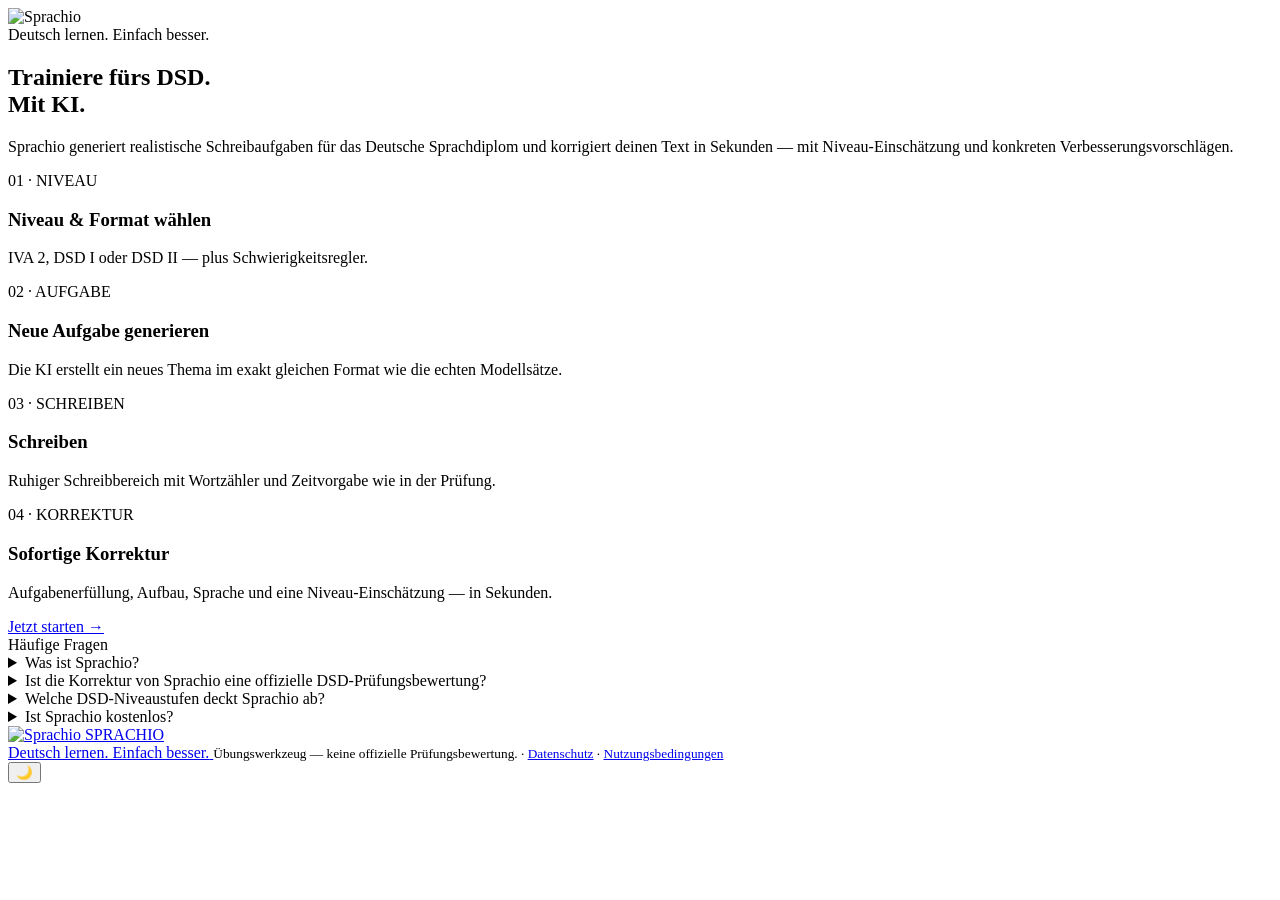
==== index.html @ 11f5f9ed "Route landing CTA through authentication" ====
<!DOCTYPE html>
<html lang="de">
<head>
<script src="js/consent.js"></script>

<meta charset="UTF-8">
<script src="js/theme.js"></script>
<meta name="viewport" content="width=device-width, initial-scale=1">
<title>Sprachio — Deutsch lernen. Einfach besser.</title>
<meta name="description" content="Sprachio: Schreibtraining fürs Deutsche Sprachdiplom (IVA 2, DSD I, DSD II) mit KI-generierten Aufgaben und sofortiger Korrektur.">
<link rel="canonical" href="https://sprachio.hanst030.com/">

<meta property="og:title" content="Sprachio — Deutsch lernen. Einfach besser.">
<meta property="og:description" content="Schreibtraining fürs Deutsche Sprachdiplom (IVA 2, DSD I, DSD II) mit KI-generierten Aufgaben und sofortiger, niveaugerechter Korrektur.">
<meta property="og:type" content="website">
<meta property="og:url" content="https://sprachio.hanst030.com/">
<meta property="og:image" content="https://sprachio.hanst030.com/assets/icon-512.png">
<meta property="og:locale" content="de_DE">
<meta property="og:site_name" content="Sprachio">
<meta name="twitter:card" content="summary">
<meta name="twitter:title" content="Sprachio — Deutsch lernen. Einfach besser.">
<meta name="twitter:description" content="Schreibtraining fürs Deutsche Sprachdiplom mit KI-Korrektur.">
<meta name="twitter:image" content="https://sprachio.hanst030.com/assets/icon-512.png">

<script type="application/ld+json">
{
  "@context": "https://schema.org",
  "@type": "SoftwareApplication",
  "name": "Sprachio",
  "alternateName": "Sprachio — Deutsch lernen",
  "url": "https://sprachio.hanst030.com/",
  "applicationCategory": "EducationalApplication",
  "operatingSystem": "Web, iOS, Android (PWA)",
  "description": "Sprachio ist eine Lernplattform für Deutsch als Fremdsprache mit Fokus auf das Deutsche Sprachdiplom (DSD). Schüler/innen üben KI-generierte Schreibaufgaben auf den Niveaustufen IVA 2, DSD I und DSD II und erhalten sofortige, niveaugerechte Korrekturen inklusive Vokabeltraining.",
  "inLanguage": "de",
  "audience": {
    "@type": "EducationalAudience",
    "educationalRole": "student"
  },
  "offers": {
    "@type": "Offer",
    "price": "0",
    "priceCurrency": "EUR"
  },
  "publisher": {
    "@type": "Organization",
    "name": "Sprachio"
  }
}
</script>
<script type="application/ld+json">
{
  "@context": "https://schema.org",
  "@type": "FAQPage",
  "mainEntity": [
    {
      "@type": "Question",
      "name": "Was ist Sprachio?",
      "acceptedAnswer": {
        "@type": "Answer",
        "text": "Sprachio ist eine Übungsplattform für Deutsch als Fremdsprache, die Schreibaufgaben für das Deutsche Sprachdiplom (DSD) generiert und mit KI korrigiert — für die Niveaustufen IVA 2 (A2), DSD I (B1) und DSD II (B2/C1)."
      }
    },
    {
      "@type": "Question",
      "name": "Ist die Korrektur von Sprachio eine offizielle DSD-Prüfungsbewertung?",
      "acceptedAnswer": {
        "@type": "Answer",
        "text": "Nein. Sprachio ist ein Übungswerkzeug zur Vorbereitung. Die KI-Korrekturen orientieren sich an den offiziellen Bewertungskriterien, ersetzen aber keine offizielle Prüfungsbewertung durch eine Lehrkraft oder Prüfungskommission."
      }
    },
    {
      "@type": "Question",
      "name": "Welche DSD-Niveaustufen deckt Sprachio ab?",
      "acceptedAnswer": {
        "@type": "Answer",
        "text": "Sprachio deckt drei Niveaustufen ab: IVA 2 (Vorbereitung, Niveau A2), DSD I (Niveau B1) und DSD II (Niveau B2/C1)."
      }
    },
    {
      "@type": "Question",
      "name": "Ist Sprachio kostenlos?",
      "acceptedAnswer": {
        "@type": "Answer",
        "text": "Ja, Sprachio kann kostenlos genutzt werden."
      }
    }
  ]
}
</script>
<link rel="icon" href="assets/mark.png">
<link rel="manifest" href="manifest.json">
<meta name="theme-color" content="#1e1b4b">
<link rel="apple-touch-icon" href="assets/icon-192.png">
<link rel="preconnect" href="https://fonts.googleapis.com">
<link rel="preconnect" href="https://fonts.gstatic.com" crossorigin>
<link rel="preload" href="https://fonts.googleapis.com/css2?family=Space+Grotesk:wght@500;600;700&family=Inter:wght@400;500;600&display=swap" as="style" onload="this.onload=null;this.rel='stylesheet'">
<noscript><link rel="stylesheet" href="https://fonts.googleapis.com/css2?family=Space+Grotesk:wght@500;600;700&family=Inter:wght@400;500;600&display=swap"></noscript>
<link rel="stylesheet" href="css/styles.css">
</head>
<body>
<div class="wrap" role="main">

  <section class="hero">
    <img src="assets/mark.png" alt="Sprachio" width="53" height="60" class="logo-big fade-up">
    <div class="tagline fade-up d1">Deutsch lernen. Einfach besser.</div>
    <h2 class="fade-up d2">Trainiere fürs DSD.<br><span class="accent-word">Mit KI.</span></h2>
    <p class="fade-up d3">Sprachio generiert realistische Schreibaufgaben für das Deutsche Sprachdiplom und korrigiert deinen Text in Sekunden — mit Niveau-Einschätzung und konkreten Verbesserungsvorschlägen.</p>
  </section>

  <div class="feature-grid" id="featureGrid">
    <div class="feature-card">
      <span class="num">01 · NIVEAU</span>
      <h3>Niveau &amp; Format wählen</h3>
      <p>IVA 2, DSD I oder DSD II — plus Schwierigkeitsregler.</p>
    </div>
    <div class="feature-card">
      <span class="num">02 · AUFGABE</span>
      <h3>Neue Aufgabe generieren</h3>
      <p>Die KI erstellt ein neues Thema im exakt gleichen Format wie die echten Modellsätze.</p>
    </div>
    <div class="feature-card">
      <span class="num">03 · SCHREIBEN</span>
      <h3>Schreiben</h3>
      <p>Ruhiger Schreibbereich mit Wortzähler und Zeitvorgabe wie in der Prüfung.</p>
    </div>
    <div class="feature-card">
      <span class="num">04 · KORREKTUR</span>
      <h3>Sofortige Korrektur</h3>
      <p>Aufgabenerfüllung, Aufbau, Sprache und eine Niveau-Einschätzung — in Sekunden.</p>
    </div>
  </div>

  <div class="cta-row">
    <a class="big-cta" href="/login">Jetzt starten →</a>
  </div>

  <div class="faq-section">
    <div class="section-label">Häufige Fragen</div>
    <details class="faq-item">
      <summary>Was ist Sprachio?</summary>
      <p>Sprachio ist eine Übungsplattform für Deutsch als Fremdsprache, die Schreibaufgaben für das Deutsche Sprachdiplom (DSD) generiert und mit KI korrigiert — für die Niveaustufen IVA 2 (A2), DSD I (B1) und DSD II (B2/C1).</p>
    </details>
    <details class="faq-item">
      <summary>Ist die Korrektur von Sprachio eine offizielle DSD-Prüfungsbewertung?</summary>
      <p>Nein. Sprachio ist ein Übungswerkzeug zur Vorbereitung. Die KI-Korrekturen orientieren sich an den offiziellen Bewertungskriterien, ersetzen aber keine offizielle Prüfungsbewertung durch eine Lehrkraft oder Prüfungskommission.</p>
    </details>
    <details class="faq-item">
      <summary>Welche DSD-Niveaustufen deckt Sprachio ab?</summary>
      <p>Sprachio deckt drei Niveaustufen ab: IVA 2 (Vorbereitung, Niveau A2), DSD I (Niveau B1) und DSD II (Niveau B2/C1).</p>
    </details>
    <details class="faq-item">
      <summary>Ist Sprachio kostenlos?</summary>
      <p>Ja, Sprachio kann kostenlos genutzt werden.</p>
    </details>
  </div>

  <footer class="site-footer">
    <a class="brand" href="/">
      <img src="assets/mark.png" alt="Sprachio" width="53" height="60">
      <span>
        <span class="name">SPRACHIO</span><br><span class="sub">Deutsch lernen. Einfach besser.</span>
      </span>
    </a>
    <small>Übungswerkzeug — keine offizielle Prüfungsbewertung. · <a href="/datenschutz">Datenschutz</a> · <a href="/nutzungsbedingungen">Nutzungsbedingungen</a></small>
  </footer>
</div>

<script>
const io = new IntersectionObserver((entries) => {
  entries.forEach((e) => {
    if (e.isIntersecting) { e.target.style.opacity = 1; io.unobserve(e.target); }
  });
}, { threshold: 0.15 });
document.querySelectorAll('.feature-card').forEach(c => { c.style.opacity = 0; c.style.transition = 'opacity .5s ease'; io.observe(c); });
</script>
<script>
if ('serviceWorker' in navigator) {
  window.addEventListener('load', () => navigator.serviceWorker.register('service-worker.js').catch(()=>{}));
}
</script>
</body>
</html>
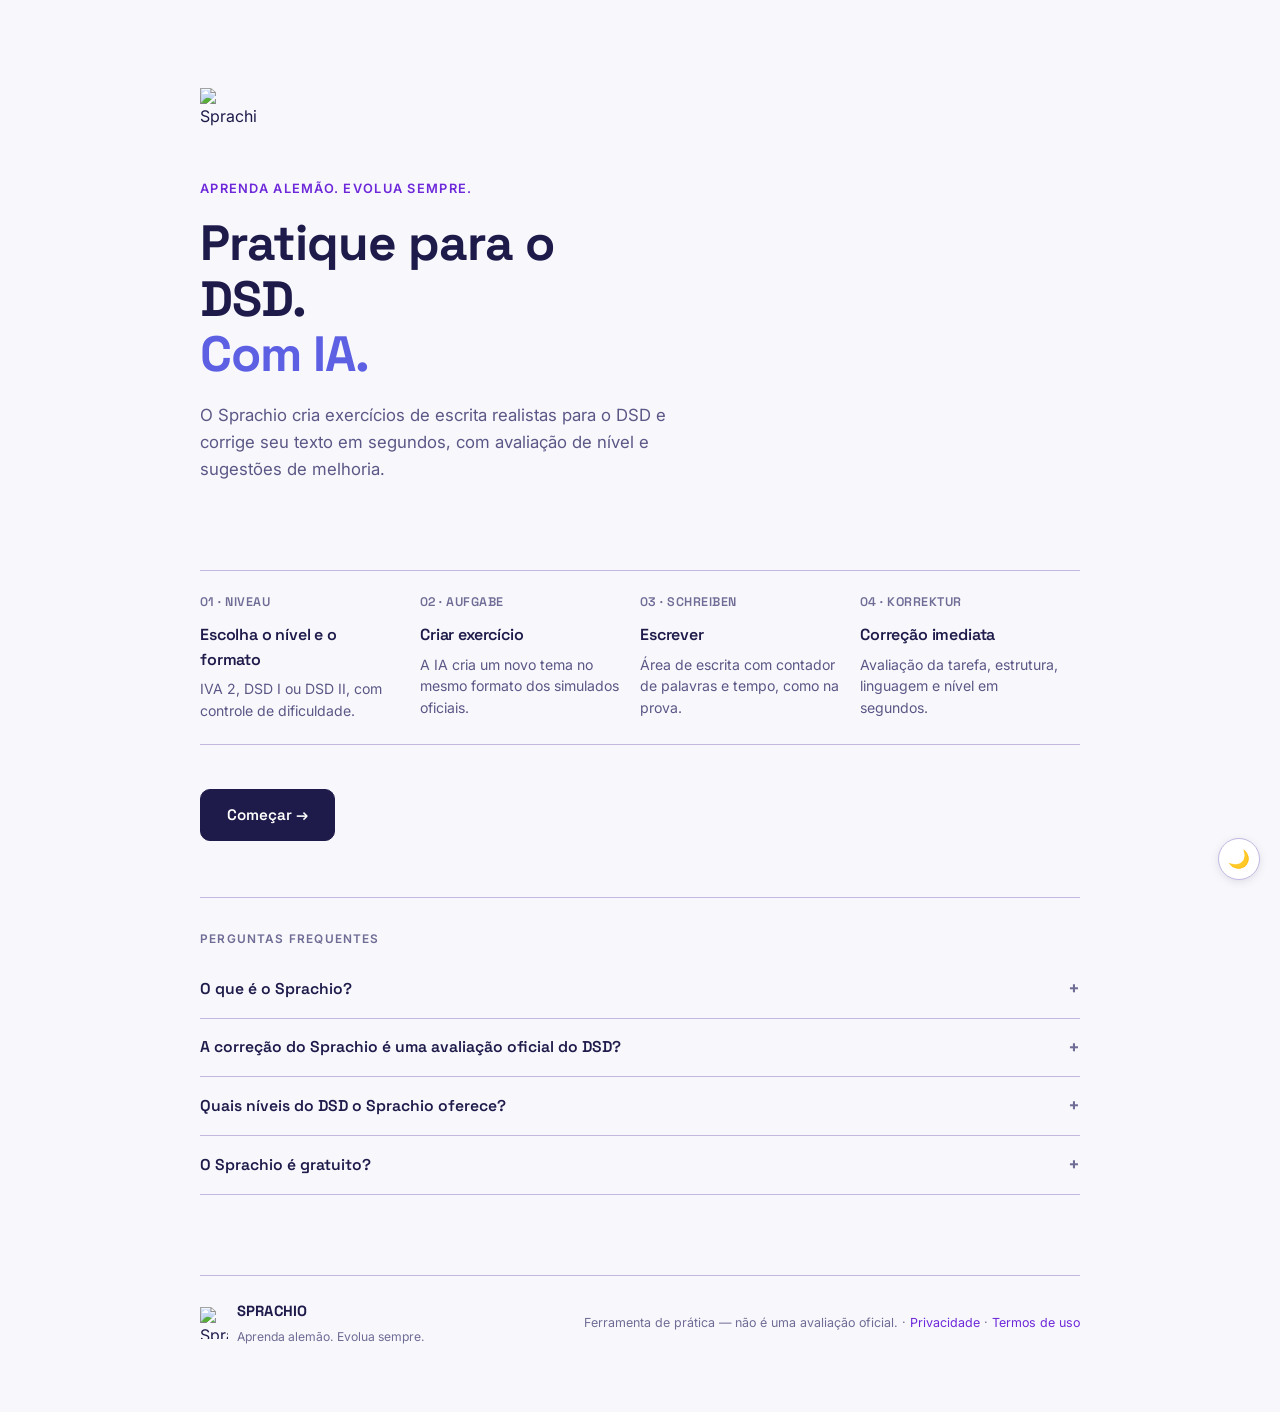
==== commit 2ba46f3f: "Translate public landing page to Portuguese" ====
--- a/index.html
+++ b/index.html
@@ -1,24 +1,24 @@
 <!DOCTYPE html>
-<html lang="de">
+<html lang="pt-BR">
 <head>
 <script src="js/consent.js"></script>
 
 <meta charset="UTF-8">
 <script src="js/theme.js"></script>
 <meta name="viewport" content="width=device-width, initial-scale=1">
-<title>Sprachio — Deutsch lernen. Einfach besser.</title>
+<title>Sprachio — Aprenda alemão. Evolua sempre.</title>
 <meta name="description" content="Sprachio: Schreibtraining fürs Deutsche Sprachdiplom (IVA 2, DSD I, DSD II) mit KI-generierten Aufgaben und sofortiger Korrektur.">
 <link rel="canonical" href="https://sprachio.hanst030.com/">
 
-<meta property="og:title" content="Sprachio — Deutsch lernen. Einfach besser.">
+<meta property="og:title" content="Sprachio — Aprenda alemão. Evolua sempre.">
 <meta property="og:description" content="Schreibtraining fürs Deutsche Sprachdiplom (IVA 2, DSD I, DSD II) mit KI-generierten Aufgaben und sofortiger, niveaugerechter Korrektur.">
 <meta property="og:type" content="website">
 <meta property="og:url" content="https://sprachio.hanst030.com/">
 <meta property="og:image" content="https://sprachio.hanst030.com/assets/icon-512.png">
-<meta property="og:locale" content="de_DE">
+<meta property="og:locale" content="pt_BR">
 <meta property="og:site_name" content="Sprachio">
 <meta name="twitter:card" content="summary">
-<meta name="twitter:title" content="Sprachio — Deutsch lernen. Einfach besser.">
+<meta name="twitter:title" content="Sprachio — Aprenda alemão. Evolua sempre.">
 <meta name="twitter:description" content="Schreibtraining fürs Deutsche Sprachdiplom mit KI-Korrektur.">
 <meta name="twitter:image" content="https://sprachio.hanst030.com/assets/icon-512.png">
 
@@ -55,7 +55,7 @@
   "mainEntity": [
     {
       "@type": "Question",
-      "name": "Was ist Sprachio?",
+      "name": "O que é o Sprachio?",
       "acceptedAnswer": {
         "@type": "Answer",
         "text": "Sprachio ist eine Übungsplattform für Deutsch als Fremdsprache, die Schreibaufgaben für das Deutsche Sprachdiplom (DSD) generiert und mit KI korrigiert — für die Niveaustufen IVA 2 (A2), DSD I (B1) und DSD II (B2/C1)."
@@ -63,15 +63,15 @@
     },
     {
       "@type": "Question",
-      "name": "Ist die Korrektur von Sprachio eine offizielle DSD-Prüfungsbewertung?",
+      "name": "A correção do Sprachio é uma avaliação oficial do DSD?",
       "acceptedAnswer": {
         "@type": "Answer",
-        "text": "Nein. Sprachio ist ein Übungswerkzeug zur Vorbereitung. Die KI-Korrekturen orientieren sich an den offiziellen Bewertungskriterien, ersetzen aber keine offizielle Prüfungsbewertung durch eine Lehrkraft oder Prüfungskommission."
+        "text": "Não. O Sprachio é uma ferramenta de prática para preparação. Die KI-Korrekturen orientieren sich an den offiziellen Bewertungskriterien, ersetzen aber keine offizielle Prüfungsbewertung durch eine Lehrkraft oder Prüfungskommission."
       }
     },
     {
       "@type": "Question",
-      "name": "Welche DSD-Niveaustufen deckt Sprachio ab?",
+      "name": "Quais níveis do DSD o Sprachio oferece?",
       "acceptedAnswer": {
         "@type": "Answer",
         "text": "Sprachio deckt drei Niveaustufen ab: IVA 2 (Vorbereitung, Niveau A2), DSD I (Niveau B1) und DSD II (Niveau B2/C1)."
@@ -79,10 +79,10 @@
     },
     {
       "@type": "Question",
-      "name": "Ist Sprachio kostenlos?",
+      "name": "O Sprachio é gratuito?",
       "acceptedAnswer": {
         "@type": "Answer",
-        "text": "Ja, Sprachio kann kostenlos genutzt werden."
+        "text": "Sim, o Sprachio pode ser usado gratuitamente."
       }
     }
   ]
@@ -103,55 +103,55 @@
 
   <section class="hero">
     <img src="assets/mark.png" alt="Sprachio" width="53" height="60" class="logo-big fade-up">
-    <div class="tagline fade-up d1">Deutsch lernen. Einfach besser.</div>
-    <h2 class="fade-up d2">Trainiere fürs DSD.<br><span class="accent-word">Mit KI.</span></h2>
-    <p class="fade-up d3">Sprachio generiert realistische Schreibaufgaben für das Deutsche Sprachdiplom und korrigiert deinen Text in Sekunden — mit Niveau-Einschätzung und konkreten Verbesserungsvorschlägen.</p>
+    <div class="tagline fade-up d1">Aprenda alemão. Evolua sempre.</div>
+    <h2 class="fade-up d2">Pratique para o DSD.<br><span class="accent-word">Com IA.</span></h2>
+    <p class="fade-up d3">O Sprachio cria exercícios de escrita realistas para o DSD e corrige seu texto em segundos, com avaliação de nível e sugestões de melhoria.</p>
   </section>
 
   <div class="feature-grid" id="featureGrid">
     <div class="feature-card">
       <span class="num">01 · NIVEAU</span>
-      <h3>Niveau &amp; Format wählen</h3>
-      <p>IVA 2, DSD I oder DSD II — plus Schwierigkeitsregler.</p>
+      <h3>Escolha o nível e o formato</h3>
+      <p>IVA 2, DSD I ou DSD II, com controle de dificuldade.</p>
     </div>
     <div class="feature-card">
       <span class="num">02 · AUFGABE</span>
-      <h3>Neue Aufgabe generieren</h3>
-      <p>Die KI erstellt ein neues Thema im exakt gleichen Format wie die echten Modellsätze.</p>
+      <h3>Criar exercício</h3>
+      <p>A IA cria um novo tema no mesmo formato dos simulados oficiais.</p>
     </div>
     <div class="feature-card">
       <span class="num">03 · SCHREIBEN</span>
-      <h3>Schreiben</h3>
-      <p>Ruhiger Schreibbereich mit Wortzähler und Zeitvorgabe wie in der Prüfung.</p>
+      <h3>Escrever</h3>
+      <p>Área de escrita com contador de palavras e tempo, como na prova.</p>
     </div>
     <div class="feature-card">
       <span class="num">04 · KORREKTUR</span>
-      <h3>Sofortige Korrektur</h3>
-      <p>Aufgabenerfüllung, Aufbau, Sprache und eine Niveau-Einschätzung — in Sekunden.</p>
+      <h3>Correção imediata</h3>
+      <p>Avaliação da tarefa, estrutura, linguagem e nível em segundos.</p>
     </div>
   </div>
 
   <div class="cta-row">
-    <a class="big-cta" href="/login">Jetzt starten →</a>
+    <a class="big-cta" href="/login">Começar →</a>
   </div>
 
   <div class="faq-section">
-    <div class="section-label">Häufige Fragen</div>
+    <div class="section-label">Perguntas frequentes</div>
     <details class="faq-item">
-      <summary>Was ist Sprachio?</summary>
+      <summary>O que é o Sprachio?</summary>
       <p>Sprachio ist eine Übungsplattform für Deutsch als Fremdsprache, die Schreibaufgaben für das Deutsche Sprachdiplom (DSD) generiert und mit KI korrigiert — für die Niveaustufen IVA 2 (A2), DSD I (B1) und DSD II (B2/C1).</p>
     </details>
     <details class="faq-item">
-      <summary>Ist die Korrektur von Sprachio eine offizielle DSD-Prüfungsbewertung?</summary>
-      <p>Nein. Sprachio ist ein Übungswerkzeug zur Vorbereitung. Die KI-Korrekturen orientieren sich an den offiziellen Bewertungskriterien, ersetzen aber keine offizielle Prüfungsbewertung durch eine Lehrkraft oder Prüfungskommission.</p>
+      <summary>A correção do Sprachio é uma avaliação oficial do DSD?</summary>
+      <p>Não. O Sprachio é uma ferramenta de prática para preparação. Die KI-Korrekturen orientieren sich an den offiziellen Bewertungskriterien, ersetzen aber keine offizielle Prüfungsbewertung durch eine Lehrkraft oder Prüfungskommission.</p>
     </details>
     <details class="faq-item">
-      <summary>Welche DSD-Niveaustufen deckt Sprachio ab?</summary>
+      <summary>Quais níveis do DSD o Sprachio oferece?</summary>
       <p>Sprachio deckt drei Niveaustufen ab: IVA 2 (Vorbereitung, Niveau A2), DSD I (Niveau B1) und DSD II (Niveau B2/C1).</p>
     </details>
     <details class="faq-item">
-      <summary>Ist Sprachio kostenlos?</summary>
-      <p>Ja, Sprachio kann kostenlos genutzt werden.</p>
+      <summary>O Sprachio é gratuito?</summary>
+      <p>Sim, o Sprachio pode ser usado gratuitamente.</p>
     </details>
   </div>
 
@@ -159,10 +159,10 @@
     <a class="brand" href="/">
       <img src="assets/mark.png" alt="Sprachio" width="53" height="60">
       <span>
-        <span class="name">SPRACHIO</span><br><span class="sub">Deutsch lernen. Einfach besser.</span>
+        <span class="name">SPRACHIO</span><br><span class="sub">Aprenda alemão. Evolua sempre.</span>
       </span>
     </a>
-    <small>Übungswerkzeug — keine offizielle Prüfungsbewertung. · <a href="/datenschutz">Datenschutz</a> · <a href="/nutzungsbedingungen">Nutzungsbedingungen</a></small>
+    <small>Ferramenta de prática — não é uma avaliação oficial. · <a href="/datenschutz">Privacidade</a> · <a href="/nutzungsbedingungen">Termos de uso</a></small>
   </footer>
 </div>
 
--- a/css/styles.css
+++ b/css/styles.css
@@ -0,0 +1,616 @@
+/* Fonte carregada via <link rel="preload"> no <head> de cada página (não-bloqueante) */
+
+:root{
+  --bg:#f8f8fc;
+  --card:#ffffff;
+  --ink:#1e1b4b;
+  --ink-soft:#5b5786;
+  --ink-faint:#6f6c96;
+  --line:#c2b8e0;
+  --indigo:#5e60e4;
+  --purple:#a855f7;
+  --accent:#6d28d9;
+  --ok:#0f9d6d;
+  --err:#dc3545;
+  --warn:#b45309;
+  --r:10px;
+  --r-sm:8px;
+}
+:root[data-theme="dark"]{
+  --bg:#15131f;
+  --card:#1e1b2e;
+  --ink:#ede9fe;
+  --ink-soft:#a8a3c9;
+  --ink-faint:#8f8ab8;
+  --line:#332f4a;
+  --indigo:#818cf8;
+  --purple:#c084fc;
+  --accent:#a78bfa;
+  --ok:#34d399;
+  --err:#f87171;
+  --warn:#fbbf24;
+}
+:root[data-theme="dark"] body{background:var(--bg);}
+:root[data-theme="dark"] .form-group input,
+:root[data-theme="dark"] textarea.big,
+:root[data-theme="dark"] .form-inline input{
+  background:var(--card);color:var(--ink);
+}
+:root[data-theme="dark"] .auth-btn.google{background:var(--card);}
+:root[data-theme="dark"] .big-cta{color:var(--bg);}
+:root[data-theme="dark"] .action-card.primary,
+:root[data-theme="dark"] .niveau-btn.active,
+:root[data-theme="dark"] .modus-tab.active,
+:root[data-theme="dark"] .filter-btn.active,
+:root[data-theme="dark"] button.primary,
+:root[data-theme="dark"] .auth-btn,
+:root[data-theme="dark"] .tile.tile-primary .tile-title,
+:root[data-theme="dark"] .tile.tile-primary .tile-desc{
+  color:#15131f;
+}
+:root[data-theme="dark"] .tile.tile-primary .tile-desc{
+  opacity:0.75;
+}
+body{transition:background-color .2s ease, color .2s ease;}
+
+#themeToggle{
+  position:fixed;bottom:20px;right:20px;z-index:50;
+  width:42px;height:42px;border-radius:50%;
+  border:1px solid var(--line);background:var(--card);
+  font-size:1.1rem;cursor:pointer;
+  display:flex;align-items:center;justify-content:center;
+  box-shadow:0 2px 8px rgba(30,27,75,0.12);
+  transition:transform .15s ease;
+}
+#themeToggle:hover{transform:scale(1.08);}
+
+*{box-sizing:border-box;}
+html{-webkit-text-size-adjust:100%;}
+body{
+  margin:0;background:var(--bg);color:var(--ink);
+  font-family:'Inter',system-ui,sans-serif;
+  font-size:16px;line-height:1.55;
+  padding:24px 20px 64px;
+  -webkit-font-smoothing:antialiased;
+}
+a{color:var(--accent);text-decoration:none;}
+a:hover{text-decoration:underline;}
+.wrap{max-width:880px;margin:0 auto;}
+h1,h2,h3{
+  font-family:'Space Grotesk',sans-serif;
+  letter-spacing:-0.01em;
+  font-weight:600;
+}
+
+/* ---------- Brand / header ---------- */
+.masthead{
+  display:flex;justify-content:space-between;align-items:center;
+  gap:16px;flex-wrap:wrap;
+  padding:0 0 18px;margin-bottom:26px;
+  border-bottom:1px solid var(--line);
+}
+.brand{display:flex;align-items:center;gap:9px;text-decoration:none;color:var(--ink);}
+.brand:hover{text-decoration:none;}
+.brand img,.brand .mark{width:28px;height:auto;display:block;}
+.brand .name{font-family:'Space Grotesk',sans-serif;font-size:1.05rem;font-weight:700;letter-spacing:0.01em;}
+.brand .sub{font-size:0.76rem;color:var(--ink-faint);}
+.masthead h1{font-size:1.2rem;font-weight:700;margin:0;}
+.masthead .sub{font-size:0.76rem;color:var(--ink-faint);}
+.masthead a.home-link{
+  font-size:0.82rem;color:var(--ink-soft);
+  padding:6px 4px;border-bottom:1px solid transparent;
+}
+.masthead a.home-link:hover{color:var(--accent);border-bottom-color:var(--accent);text-decoration:none;}
+.header-actions{display:flex;gap:18px;align-items:center;flex-wrap:wrap;}
+
+/* ---------- Landing ---------- */
+.hero{padding:64px 0 24px;}
+.hero .logo-big{width:56px;height:auto;margin:0 0 28px;display:block;}
+.hero .tagline{
+  font-size:0.8rem;font-weight:600;letter-spacing:0.1em;text-transform:uppercase;
+  color:var(--accent);margin-bottom:16px;
+}
+.hero h2{
+  font-size:clamp(2rem,5.5vw,3.1rem);line-height:1.12;font-weight:700;
+  margin:0 0 20px;letter-spacing:-0.02em;max-width:14ch;
+  color:var(--ink);
+}
+.hero h2 .accent-word{color:var(--indigo);}
+.hero p{font-size:1.05rem;line-height:1.6;color:var(--ink-soft);max-width:480px;margin:0 0 8px;}
+
+.fade-up{opacity:0;transform:translateY(10px);animation:fadeUp .6s ease forwards;}
+.fade-up.d1{animation-delay:.05s;}
+.fade-up.d2{animation-delay:.1s;}
+.fade-up.d3{animation-delay:.15s;}
+.fade-up.d4{animation-delay:.2s;}
+@keyframes fadeUp{to{opacity:1;transform:none;}}
+
+.feature-grid{
+  display:grid;grid-template-columns:repeat(auto-fit,minmax(200px,1fr));
+  gap:0;margin:56px 0 0;
+  border-top:1px solid var(--line);
+}
+.feature-card{
+  padding:22px 20px 22px 0;
+  border-bottom:1px solid var(--line);
+}
+.feature-card .num{
+  font-family:'Space Grotesk',sans-serif;
+  font-size:0.78rem;font-weight:600;letter-spacing:0.04em;
+  color:var(--ink-faint);display:block;margin-bottom:10px;
+}
+.feature-card h3{font-size:1rem;font-weight:600;margin:0 0 6px;}
+.feature-card p{font-size:0.88rem;color:var(--ink-soft);line-height:1.55;margin:0;}
+
+.cta-row{margin-top:44px;}
+.big-cta{
+  display:inline-block;font-family:'Space Grotesk',sans-serif;
+  font-size:0.95rem;font-weight:600;
+  background:var(--ink);color:#fff;border:1px solid var(--ink);
+  padding:13px 26px;border-radius:var(--r);text-decoration:none;
+  transition:background .15s ease, color .15s ease;
+}
+.big-cta:hover{background:var(--indigo);border-color:var(--indigo);color:#fff;text-decoration:none;}
+.big-cta.secondary{background:transparent;color:var(--ink);border-color:var(--line);}
+.big-cta.secondary:hover{border-color:var(--ink-soft);background:transparent;}
+
+.site-footer{
+  margin-top:80px;padding-top:22px;border-top:1px solid var(--line);
+  display:flex;align-items:center;justify-content:space-between;gap:14px;flex-wrap:wrap;
+}
+.site-footer .brand .name{font-size:0.92rem;}
+.site-footer small{color:var(--ink-faint);font-size:0.78rem;}
+
+/* ---------- Hub ---------- */
+.hub-intro{padding:20px 0 30px;}
+.hub-intro h2{font-size:clamp(1.5rem,3.5vw,2rem);margin:0 0 10px;}
+.hub-intro p{color:var(--ink-soft);max-width:520px;margin:0;}
+.action-grid{display:grid;grid-template-columns:repeat(auto-fit,minmax(220px,1fr));gap:1px;margin-bottom:40px;background:var(--line);border:1px solid var(--line);}
+.action-card{
+  display:block;background:var(--card);
+  padding:20px;color:var(--ink);
+  transition:background .15s ease;
+}
+.action-card:hover{background:#faf9ff;color:var(--ink);text-decoration:none;}
+.action-card.primary{background:var(--ink);color:#fff;}
+.action-card.primary:hover{background:var(--indigo);color:#fff;}
+.action-card .t{font-family:'Space Grotesk',sans-serif;font-size:1rem;font-weight:600;margin-bottom:6px;display:block;}
+.action-card .d{font-size:0.85rem;opacity:0.75;line-height:1.5;}
+.section-label{font-size:0.74rem;font-weight:600;letter-spacing:0.1em;text-transform:uppercase;color:var(--ink-faint);margin-bottom:12px;}
+.level-grid{display:grid;grid-template-columns:repeat(auto-fit,minmax(210px,1fr));gap:1px;background:var(--line);border:1px solid var(--line);}
+.level-card{
+  background:var(--card);
+  padding:20px;position:relative;
+}
+.level-card .lv{font-family:'Space Grotesk',sans-serif;font-size:1.05rem;font-weight:700;margin-bottom:4px;}
+.level-card .cefr{
+  display:inline-block;font-size:0.7rem;font-weight:600;letter-spacing:0.04em;
+  padding:2px 8px;border:1px solid var(--line);color:var(--ink-soft);margin-bottom:10px;
+}
+.level-card p{font-size:0.86rem;color:var(--ink-soft);margin:0;line-height:1.5;}
+
+/* ---------- Auth ---------- */
+.auth-wrap{max-width:400px;margin:40px auto 0;padding:0 4px;}
+.auth-card{
+  background:var(--card);border:1px solid var(--line);border-radius:var(--r);
+  padding:32px 28px;text-align:left;
+}
+.auth-card .logo-row{display:flex;flex-direction:column;align-items:center;margin-bottom:22px;}
+.auth-card .logo-row img{width:40px;height:auto;margin-bottom:12px;}
+.auth-title{font-family:'Space Grotesk',sans-serif;font-size:1.3rem;font-weight:700;margin:0 0 6px;text-align:center;}
+.auth-sub{font-size:0.86rem;color:var(--ink-soft);margin-bottom:24px;text-align:center;}
+.form-group{margin-bottom:14px;}
+.form-group label{display:block;font-size:0.78rem;font-weight:600;color:var(--ink-soft);margin-bottom:6px;}
+.form-group input{
+  width:100%;padding:11px 13px;border:1px solid var(--line);border-radius:var(--r-sm);
+  background:#fff;font-family:inherit;font-size:0.94rem;color:var(--ink);outline:none;
+  transition:border-color .15s ease;
+}
+.form-group input::placeholder{color:var(--ink-faint);}
+.form-group input:focus{border-color:var(--indigo);}
+.auth-btn{
+  width:100%;font-family:'Space Grotesk',sans-serif;font-size:0.92rem;font-weight:600;
+  padding:12px;border-radius:var(--r-sm);cursor:pointer;border:1px solid var(--ink);
+  background:var(--ink);color:#fff;margin-top:4px;
+  transition:background .15s ease;
+}
+.auth-btn:hover{background:var(--indigo);border-color:var(--indigo);}
+.auth-btn:disabled{opacity:0.5;cursor:default;}
+.auth-btn.google{
+  background:#fff;color:var(--ink);margin-top:0;
+  display:flex;align-items:center;justify-content:center;gap:10px;
+  border:1px solid var(--line);
+}
+.auth-btn.google:hover{background:#faf9ff;border-color:var(--ink-soft);}
+.divider{display:flex;align-items:center;gap:12px;margin:18px 0;color:var(--ink-faint);font-size:0.8rem;}
+.divider::before,.divider::after{content:'';flex:1;height:1px;background:var(--line);}
+.auth-toggle{text-align:center;margin-top:20px;font-size:0.86rem;color:var(--ink-soft);}
+.auth-toggle a{color:var(--accent);cursor:pointer;font-weight:600;}
+.auth-msg{font-size:0.83rem;padding:10px 12px;border-radius:var(--r-sm);margin-top:14px;display:none;border:1px solid;}
+.auth-msg.erro{background:#fdf1f1;color:var(--err);border-color:#f3c9cb;display:block;}
+.auth-msg.ok{background:#eefaf4;color:var(--ok);border-color:#bfe8d5;display:block;}
+
+/* ---------- Stepper ---------- */
+.stepper{display:flex;gap:8px;margin-bottom:26px;}
+.step-dot{flex:1;padding-bottom:9px;border-bottom:2px solid var(--line);transition:border-color .2s ease;}
+.step-dot.done{border-color:var(--ink-faint);cursor:pointer;}
+.step-dot.active{border-color:var(--indigo);}
+.step-dot .num{font-size:0.68rem;font-weight:600;letter-spacing:0.06em;color:var(--ink-faint);}
+.step-dot.active .num{color:var(--indigo);}
+.step-dot.done .num{color:var(--ink-soft);}
+.step-dot .lbl{font-size:0.82rem;margin-top:2px;color:var(--ink-soft);display:block;}
+.step-dot.active .lbl{color:var(--ink);font-weight:600;}
+
+.page{display:none;animation:fadeIn .25s ease;}
+.page.active{display:block;}
+@keyframes fadeIn{from{opacity:0;transform:translateY(6px);}to{opacity:1;transform:none;}}
+.screen-title{font-size:1.25rem;font-weight:700;margin:0 0 16px;}
+
+/* ---------- Config ---------- */
+.niveau-row{display:flex;gap:6px;margin-bottom:20px;flex-wrap:wrap;}
+.niveau-btn{
+  flex:1;min-width:90px;font-family:inherit;font-size:0.86rem;font-weight:600;
+  background:var(--card);border:1px solid var(--line);border-radius:var(--r-sm);
+  padding:10px 8px;cursor:pointer;color:var(--ink-soft);transition:all .15s ease;
+}
+.niveau-btn:hover{border-color:var(--ink-soft);}
+.niveau-btn.active{background:var(--ink);border-color:var(--ink);color:#fff;}
+
+.teile{display:grid;grid-template-columns:repeat(auto-fit,minmax(220px,1fr));gap:10px;margin-bottom:22px;}
+.teil-btn{
+  font-family:inherit;font-weight:500;font-size:0.88rem;text-align:left;
+  background:var(--card);border:1px solid var(--line);border-radius:var(--r-sm);
+  padding:13px 15px;cursor:pointer;color:var(--ink-soft);transition:all .15s ease;
+}
+.teil-btn:hover{border-color:var(--ink-soft);}
+.teil-btn .n{display:block;font-size:0.68rem;font-weight:600;letter-spacing:0.06em;margin-bottom:4px;color:var(--ink-faint);}
+.teil-btn.active{border-color:var(--indigo);color:var(--ink);background:#faf9ff;}
+.teil-btn.active .n{color:var(--indigo);}
+
+.diff-block{background:var(--card);border:1px solid var(--line);border-radius:var(--r);padding:18px 20px;margin-bottom:8px;}
+.diff-head{display:flex;justify-content:space-between;align-items:baseline;margin-bottom:12px;}
+.diff-head .label{font-size:0.76rem;font-weight:600;letter-spacing:0.06em;text-transform:uppercase;color:var(--ink-faint);}
+.diff-head .val{font-family:'Space Grotesk',sans-serif;font-size:1.4rem;font-weight:700;color:var(--indigo);}
+input[type=range]{width:100%;accent-color:var(--indigo);}
+.diff-scale{display:flex;justify-content:space-between;font-size:0.7rem;color:var(--ink-faint);margin-top:6px;}
+.diff-hint{font-size:0.83rem;color:var(--ink-soft);margin-top:10px;line-height:1.5;}
+
+/* Modus-Tabs */
+.modus-tabs{display:flex;gap:6px;margin-bottom:16px;}
+.modus-tab{
+  flex:1;font-family:inherit;font-size:0.84rem;font-weight:600;
+  padding:11px 14px;border-radius:var(--r-sm);cursor:pointer;
+  border:1px solid var(--line);background:var(--card);color:var(--ink-soft);
+  transition:all .15s ease;
+}
+.modus-tab:hover{border-color:var(--ink-soft);}
+.modus-tab.active{background:var(--ink);border-color:var(--ink);color:#fff;}
+
+/* Modellsatz picker */
+.ms-picker-grid{display:grid;grid-template-columns:repeat(auto-fill,minmax(190px,1fr));gap:1px;margin-bottom:16px;background:var(--line);border:1px solid var(--line);}
+.ms-card{background:var(--card);padding:13px 15px;cursor:pointer;transition:background .15s ease;}
+.ms-card:hover{background:#faf9ff;}
+.ms-card.selected{background:#f2f0ff;box-shadow:inset 2px 0 0 var(--indigo);}
+.ms-card .ms-num{font-size:0.66rem;font-weight:600;letter-spacing:0.06em;color:var(--indigo);display:block;margin-bottom:5px;text-transform:uppercase;}
+.ms-card .ms-thema{font-weight:600;font-size:0.96rem;}
+.ms-card .ms-type{font-size:0.76rem;color:var(--ink-soft);margin-top:4px;}
+.ms-empty{font-size:0.83rem;color:var(--ink-faint);padding:12px 0;}
+
+/* ---------- Aufgabe ---------- */
+.aufgabe-card{background:var(--card);border:1px solid var(--line);border-radius:var(--r);padding:22px;margin-bottom:18px;position:relative;}
+.aufgabe-card .label{font-size:0.74rem;font-weight:600;text-transform:uppercase;letter-spacing:0.06em;color:var(--ink-faint);margin-bottom:10px;display:flex;justify-content:space-between;flex-wrap:wrap;gap:6px;}
+.aufgabe-text{font-size:0.98rem;line-height:1.6;white-space:pre-wrap;}
+.quelltext{margin-top:14px;padding:13px 15px;background:var(--bg);border-radius:var(--r-sm);border-left:2px solid var(--accent);font-size:0.9rem;line-height:1.55;color:var(--ink-soft);white-space:pre-wrap;}
+.ref-note{font-size:0.74rem;color:var(--ink-faint);margin-top:12px;}
+
+.baloes{display:grid;grid-template-columns:1fr 1fr;gap:1px;margin-top:16px;background:var(--line);border:1px solid var(--line);}
+.balloon{background:var(--card);padding:13px 15px;font-size:0.88rem;line-height:1.5;color:var(--ink-soft);}
+.balloon .name{font-weight:600;font-size:0.8rem;color:var(--accent);margin-bottom:5px;display:block;}
+@media (max-width:640px){.baloes{grid-template-columns:1fr;}}
+
+.card-actions{display:flex;gap:10px;margin-top:18px;flex-wrap:wrap;align-items:center;}
+button.primary,button.ghost{
+  font-family:'Space Grotesk',sans-serif;font-size:0.88rem;font-weight:600;
+  padding:11px 20px;border-radius:var(--r-sm);cursor:pointer;
+  transition:background .15s ease, border-color .15s ease, color .15s ease;
+  border:1px solid transparent;
+}
+button.primary{background:var(--ink);color:#fff;border-color:var(--ink);}
+button.primary:hover:not(:disabled){background:var(--indigo);border-color:var(--indigo);}
+button.ghost{background:var(--card);color:var(--ink-soft);border-color:var(--line);}
+button.ghost:hover:not(:disabled){color:var(--ink);border-color:var(--ink-soft);}
+button:disabled{opacity:0.4;cursor:default;}
+.nav-row{display:flex;justify-content:space-between;gap:12px;margin-top:22px;}
+.loading-inline{font-size:0.83rem;color:var(--ink-faint);}
+
+/* ---------- Schreiben ---------- */
+.schreiben-header{display:flex;justify-content:space-between;align-items:center;gap:12px;margin-bottom:14px;flex-wrap:wrap;}
+.schreiben-header .screen-title{margin:0;}
+.cronometro{font-family:'Space Grotesk',sans-serif;font-size:1.4rem;font-weight:700;color:var(--ink);min-width:78px;text-align:right;font-variant-numeric:tabular-nums;}
+.cronometro.aviso{color:var(--warn);}
+.cronometro.esgotado{color:var(--err);animation:pulsar .9s ease infinite alternate;}
+@keyframes pulsar{from{opacity:1;}to{opacity:0.35;}}
+.mini-aufgabe{font-size:0.86rem;color:var(--ink-soft);background:var(--bg);border-radius:var(--r-sm);border-left:2px solid var(--indigo);padding:11px 13px;margin-bottom:16px;line-height:1.5;}
+.schreibfeld-wrap{background:var(--card);border:1px solid var(--line);border-radius:var(--r);padding:18px 20px 14px;margin-bottom:8px;}
+.schreibfeld-head{display:flex;justify-content:space-between;align-items:center;margin-bottom:12px;}
+.schreibfeld-head .label{font-size:0.74rem;font-weight:600;text-transform:uppercase;letter-spacing:0.06em;color:var(--ink-faint);}
+.wortzahl{font-size:0.8rem;color:var(--ink-soft);font-variant-numeric:tabular-nums;}
+textarea{
+  width:100%;min-height:300px;border:none;background:transparent;
+  font-family:inherit;font-size:1rem;line-height:1.75;color:var(--ink);
+  resize:vertical;outline:none;padding:0;
+}
+textarea::placeholder{color:var(--ink-faint);}
+
+/* ---------- Korrektur ---------- */
+.loading-big{text-align:center;padding:60px 0;color:var(--ink-soft);font-size:0.9rem;}
+.loading-big .spin{width:28px;height:28px;border:2px solid var(--line);border-top-color:var(--indigo);border-radius:50%;margin:0 auto 16px;animation:spin .7s linear infinite;}
+@keyframes spin{to{transform:rotate(360deg);}}
+.feedback{background:var(--card);border:1px solid var(--line);border-radius:var(--r);padding:26px;position:relative;overflow:hidden;}
+.stamp{
+  position:absolute;top:22px;right:24px;border-radius:var(--r-sm);padding:9px 14px;
+  background:var(--ink);color:#fff;text-align:center;line-height:1.2;
+}
+.stamp .niveau{font-family:'Space Grotesk',sans-serif;font-size:1.05rem;font-weight:700;}
+.stamp .tag{font-size:0.62rem;letter-spacing:0.04em;text-transform:uppercase;opacity:0.85;}
+.fb-section{margin-bottom:20px;max-width:78%;}
+.fb-section h3{font-size:1rem;font-weight:600;margin:0 0 8px;color:var(--ink);}
+.fb-section p{margin:0;font-size:0.92rem;line-height:1.6;color:var(--ink-soft);}
+.korrekturen{list-style:none;margin:0;padding:0;}
+.korrekturen li{padding:11px 0;border-top:1px solid var(--line);font-size:0.9rem;line-height:1.55;}
+.korrekturen li:first-child{border-top:none;}
+.orig{color:var(--err);text-decoration:line-through;text-decoration-thickness:1px;}
+.korr{color:var(--ok);font-weight:600;}
+.erkl{display:block;margin-top:4px;color:var(--ink-soft);font-size:0.84rem;}
+.tip-box{margin-top:18px;padding:13px 15px;border-radius:var(--r-sm);background:var(--bg);border-left:2px solid var(--ok);font-size:0.88rem;line-height:1.55;color:var(--ink-soft);max-width:78%;}
+
+.fb-table{width:100%;border-collapse:collapse;font-size:0.86rem;margin-top:10px;}
+.fb-table th{font-size:0.68rem;font-weight:600;text-transform:uppercase;letter-spacing:0.05em;color:var(--ink-faint);padding:9px 10px;text-align:left;border-bottom:1px solid var(--line);}
+.fb-table td{padding:10px;border-bottom:1px solid var(--line);vertical-align:top;line-height:1.5;}
+.fb-table tr:last-child td{border-bottom:none;}
+.fb-table .kat-name{font-weight:600;white-space:nowrap;}
+.fb-table .kat-punkte{font-family:'Space Grotesk',sans-serif;font-weight:700;color:var(--indigo);white-space:nowrap;}
+.fb-table .gesamt-row td{background:var(--bg);font-weight:600;}
+.beleg-pos{display:block;font-size:0.78rem;color:var(--ok);margin-top:4px;}
+.beleg-neg{display:block;font-size:0.78rem;color:var(--err);margin-top:4px;}
+.analyse-list{margin:8px 0 12px;padding:0;list-style:none;}
+.analyse-list li{padding:9px 0;border-top:1px solid var(--line);font-size:0.88rem;line-height:1.55;}
+.analyse-list li:first-child{border-top:none;}
+
+/* ---------- Modal ---------- */
+.aufgaben-overlay{
+  display:none;position:fixed;inset:0;background:rgba(30,27,75,0.4);
+  z-index:100;padding:24px 16px;overflow-y:auto;
+  align-items:flex-start;justify-content:center;
+}
+.aufgaben-overlay.show{display:flex;animation:fadeIn .2s ease;}
+.aufgaben-modal{background:var(--card);border:1px solid var(--line);border-radius:var(--r);max-width:660px;width:100%;margin:auto;overflow:hidden;}
+.aufgaben-modal-head{display:flex;justify-content:space-between;align-items:center;padding:15px 18px;border-bottom:1px solid var(--line);font-size:0.76rem;font-weight:600;text-transform:uppercase;letter-spacing:0.05em;color:var(--ink-faint);}
+.modal-close-btn{background:none;border:none;font-size:1.4rem;color:var(--ink-faint);cursor:pointer;line-height:1;padding:0 4px;}
+.modal-close-btn:hover{color:var(--ink);}
+.aufgaben-modal-body{padding:18px 20px 22px;max-height:80vh;overflow-y:auto;}
+.baloes-modal{display:grid;grid-template-columns:1fr 1fr;gap:1px;margin-bottom:4px;background:var(--line);border:1px solid var(--line);}
+@media(max-width:500px){.baloes-modal{grid-template-columns:1fr;}}
+
+/* ---------- Verlauf ---------- */
+.stats-row{display:grid;grid-template-columns:repeat(auto-fit,minmax(150px,1fr));gap:1px;margin-bottom:26px;background:var(--line);border:1px solid var(--line);}
+.stat-card{background:var(--card);padding:16px 14px;text-align:center;}
+.stat-val{font-family:'Space Grotesk',sans-serif;font-size:1.7rem;font-weight:700;display:block;color:var(--ink);line-height:1.2;}
+.stat-lbl{font-size:0.72rem;color:var(--ink-faint);text-transform:uppercase;letter-spacing:0.05em;}
+.filter-row{display:flex;gap:6px;flex-wrap:wrap;margin-bottom:20px;}
+.filter-btn{font-family:inherit;font-size:0.82rem;font-weight:600;padding:7px 14px;border-radius:var(--r-sm);border:1px solid var(--line);background:var(--card);color:var(--ink-soft);cursor:pointer;transition:all .15s ease;}
+.filter-btn:hover{border-color:var(--ink-soft);}
+.filter-btn.active{background:var(--ink);color:#fff;border-color:var(--ink);}
+.hist-loading,.hist-empty{font-size:0.88rem;color:var(--ink-faint);padding:24px 0;}
+.hist-card{background:var(--card);border:1px solid var(--line);border-radius:var(--r);padding:16px 18px;margin-bottom:10px;}
+.hist-top{display:flex;justify-content:space-between;align-items:flex-start;gap:12px;margin-bottom:6px;}
+.hist-thema{font-weight:600;font-size:1rem;}
+.hist-badge{font-size:0.7rem;font-weight:600;padding:4px 9px;border-radius:var(--r-sm);white-space:nowrap;flex-shrink:0;border:1px solid;}
+.hist-badge.gut{background:#eefaf4;color:var(--ok);border-color:#bfe8d5;}
+.hist-badge.ok{background:#fef9ec;color:var(--warn);border-color:#f0ddb0;}
+.hist-badge.schlecht{background:#fdf1f1;color:var(--err);border-color:#f3c9cb;}
+.hist-meta{font-size:0.76rem;color:var(--ink-faint);margin-bottom:8px;}
+.hist-tipp{font-size:0.86rem;color:var(--ink-soft);border-left:2px solid var(--line);padding-left:12px;line-height:1.5;}
+
+.disclaimer{font-size:0.74rem;color:var(--ink-faint);text-align:center;margin-top:36px;line-height:1.6;}
+
+@media (max-width:640px){
+  body{padding:16px 16px 48px;}
+  .fb-section,.tip-box{max-width:100%;}
+  .stamp{position:static;display:inline-block;margin-bottom:16px;}
+  .niveau-btn{flex:1 1 40%;}
+  .step-dot .lbl{display:none;}
+  .modus-tabs{flex-direction:column;}
+  .nav-row{flex-direction:column-reverse;}
+  .nav-row button{width:100%;}
+}
+
+/* Aufgabe inline (tela de escrita) */
+.aufgabe-inline{
+  background:var(--card);
+  border:1px solid var(--line);
+  border-radius:var(--r);
+  margin-bottom:16px;
+  overflow:hidden;
+}
+.aufgabe-inline-head{
+  display:flex;justify-content:space-between;align-items:center;
+  padding:12px 16px;
+  font-size:0.76rem;font-weight:600;
+  color:var(--ink-faint);
+  text-transform:uppercase;letter-spacing:0.05em;
+  border-bottom:1px solid var(--line);
+}
+.aufgabe-inline-body{
+  padding:16px 18px 18px;
+}
+.aufgabe-inline-body.collapsed{display:none;}
+
+.ms-card .ms-preview{
+  font-size:0.78rem;
+  color:var(--ink-faint);
+  margin-top:6px;
+  line-height:1.4;
+}
+
+/* Histórico: PDF export + análise de erros */
+.pdf-export-btn{
+  font-family:inherit;font-size:0.78rem;font-weight:600;
+  padding:6px 13px;border-radius:var(--r-sm);
+  border:1px solid var(--line);background:var(--card);color:var(--ink-soft);
+  cursor:pointer;transition:all .15s ease;
+}
+.pdf-export-btn:hover{border-color:var(--ink-soft);color:var(--ink);}
+
+.error-card{
+  background:var(--card);border:1px solid var(--line);border-radius:var(--r);
+  padding:14px 16px;margin-bottom:8px;
+}
+.error-card .err-head{display:flex;justify-content:space-between;align-items:center;gap:10px;margin-bottom:6px;}
+.error-card .err-label{font-weight:600;font-size:0.92rem;}
+.error-card .err-count{
+  font-family:'Space Grotesk',sans-serif;font-weight:700;font-size:0.78rem;
+  background:var(--bg);color:var(--accent);padding:3px 10px;border-radius:20px;white-space:nowrap;
+}
+.error-card .err-examples{font-size:0.82rem;color:var(--ink-soft);line-height:1.5;}
+.error-card .err-examples .orig{color:var(--err);text-decoration:line-through;}
+.error-card .err-examples .korr{color:var(--ok);font-weight:600;}
+
+.fokus-btn{
+  margin-top:8px;margin-bottom:24px;
+  font-family:'Space Grotesk',sans-serif;font-size:0.86rem;font-weight:600;
+  padding:11px 18px;border-radius:var(--r-sm);border:1px solid var(--ink);
+  background:var(--ink);color:#fff;cursor:pointer;transition:background .15s ease;
+}
+.fokus-btn:hover:not(:disabled){background:var(--indigo);border-color:var(--indigo);}
+.fokus-btn:disabled{opacity:0.5;cursor:default;}
+.fokus-result{
+  background:var(--card);border:1px solid var(--line);border-radius:var(--r);
+  padding:20px 22px;margin-top:4px;white-space:pre-wrap;font-size:0.9rem;line-height:1.65;color:var(--ink-soft);
+}
+
+/* Cookie consent banner */
+#cookieBanner{
+  position:fixed;bottom:0;left:0;right:0;z-index:200;
+  background:var(--card);border-top:1px solid var(--line);
+  box-shadow:0 -4px 16px rgba(30,27,75,0.1);
+}
+.cookie-banner-inner{
+  max-width:880px;margin:0 auto;padding:16px 20px;
+  display:flex;justify-content:space-between;align-items:center;gap:16px;flex-wrap:wrap;
+}
+.cookie-banner-inner p{margin:0;font-size:0.85rem;color:var(--ink-soft);flex:1;min-width:220px;}
+.cookie-banner-btns{display:flex;gap:8px;flex-shrink:0;}
+.cookie-banner-btns button{padding:9px 16px;font-size:0.82rem;}
+
+/* Acessibilidade: foco de teclado visível em toda a interface */
+a:focus-visible,
+button:focus-visible,
+input:focus-visible,
+textarea:focus-visible,
+[tabindex]:focus-visible{
+  outline:2px solid var(--indigo);
+  outline-offset:2px;
+}
+/* Remove o outline padrão do navegador só quando NÃO for navegação por teclado */
+a:focus:not(:focus-visible),
+button:focus:not(:focus-visible){
+  outline:none;
+}
+
+/* Aviso de rascunho salvo na nuvem */
+.rascunho-nuvem-card{
+  background:var(--card);border:1px solid var(--indigo);border-radius:var(--r);
+  padding:16px 20px;display:flex;justify-content:space-between;align-items:center;
+  gap:16px;flex-wrap:wrap;
+}
+.rascunho-nuvem-txt{display:flex;flex-direction:column;gap:3px;}
+.rascunho-nuvem-txt strong{font-size:0.94rem;color:var(--ink);}
+.rascunho-nuvem-txt span{font-size:0.82rem;color:var(--ink-soft);}
+.rascunho-nuvem-btns{display:flex;gap:8px;flex-shrink:0;}
+.rascunho-nuvem-btns button{padding:9px 16px;font-size:0.85rem;}
+
+/* FAQ section (SEO/AEO — pergunta-resposta extraível) */
+.faq-section{margin:56px 0 24px;border-top:1px solid var(--line);padding-top:32px;}
+.faq-item{
+  border-bottom:1px solid var(--line);padding:14px 0;
+}
+.faq-item summary{
+  cursor:pointer;font-family:'Space Grotesk',sans-serif;font-weight:600;font-size:0.98rem;
+  color:var(--ink);list-style:none;display:flex;justify-content:space-between;align-items:center;gap:12px;
+}
+.faq-item summary::-webkit-details-marker{display:none;}
+.faq-item summary::after{content:'+';font-size:1.2rem;color:var(--ink-faint);flex-shrink:0;transition:transform .15s ease;}
+.faq-item[open] summary::after{transform:rotate(45deg);}
+.faq-item p{margin:10px 0 0;font-size:0.88rem;color:var(--ink-soft);line-height:1.6;}
+
+/* Indicador de rascunho salvo na nuvem */
+.rascunho-salvo-indicador{
+  position:fixed;bottom:76px;right:20px;z-index:60;
+  background:var(--ink);color:#fff;font-size:0.78rem;font-weight:600;
+  padding:8px 14px;border-radius:20px;
+  opacity:0;transform:translateY(6px);
+  transition:opacity .2s ease, transform .2s ease;
+  pointer-events:none;
+}
+.rascunho-salvo-indicador.show{opacity:1;transform:translateY(0);}
+
+
+/* ---------- Responsive / mobile UX ---------- */
+button,a,.niveau-btn,.teil-btn,.modus-tab,.ms-card{touch-action:manipulation;}
+@media (max-width:720px){
+  body{padding:16px 14px 72px;font-size:15px;}
+  .wrap{width:100%;}
+  .masthead{margin-bottom:18px;padding-bottom:14px;gap:10px;}
+  .header-actions{gap:8px;width:100%;justify-content:flex-end;}
+  .hero{padding:34px 0 18px;}
+  .hero .logo-big{margin-bottom:20px;width:48px;}
+  .hero h2{font-size:clamp(1.85rem,10vw,2.55rem);max-width:16ch;}
+  .hero p{font-size:.96rem;}
+  .feature-grid{grid-template-columns:1fr;margin-top:34px;}
+  .feature-card{padding:18px 0;}
+  .cta-row{margin-top:30px;}
+  .big-cta{display:flex;justify-content:center;align-items:center;width:100%;min-height:48px;}
+  .action-grid,.level-grid{grid-template-columns:1fr;}
+  .action-card{padding:17px;}
+  .auth-wrap{margin:22px auto 0;padding:0;}
+  .auth-card{padding:24px 18px;}
+  .auth-btn{min-height:46px;}
+  .niveau-btn{min-width:calc(50% - 3px);flex:1 1 calc(50% - 3px);}
+  .teile{grid-template-columns:1fr;}
+  .nav-row{flex-direction:column-reverse;}
+  .nav-row button,.nav-row a{width:100%;text-align:center;}
+  .card-actions{flex-direction:column;align-items:stretch;}
+  .card-actions button,.card-actions a{width:100%;text-align:center;}
+  .aufgabe-card{padding:17px;}
+  .schreibfeld-wrap{padding:15px 16px 12px;}
+  textarea{min-height:240px;font-size:1rem;}
+  .feedback{padding:18px;}
+  .stamp{position:static;display:inline-block;margin-bottom:18px;}
+  .fb-section,.tip-box{max-width:100%;}
+  .fb-table{display:block;overflow-x:auto;white-space:nowrap;-webkit-overflow-scrolling:touch;}
+  .cookie-banner-inner{padding:13px 14px;align-items:stretch;}
+  .cookie-banner-btns{width:100%;}
+  .cookie-banner-btns button{flex:1;min-height:44px;}
+  #themeToggle{right:14px;bottom:14px;}
+  .rascunho-salvo-indicador{right:14px;bottom:68px;}
+}
+@media (max-width:420px){
+  .brand .sub{display:none;}
+  .masthead .home-link{font-size:.78rem;}
+  .hub-intro{padding-top:12px;}
+  .niveau-row{gap:5px;}
+  .niveau-btn{min-width:100%;}
+  .aufgaben-overlay{padding:10px;}
+  .aufgaben-modal{padding:18px 15px;}
+}
+@media (prefers-reduced-motion:reduce){
+  *,*::before,*::after{scroll-behavior:auto!important;animation-duration:.01ms!important;animation-iteration-count:1!important;transition-duration:.01ms!important;}
+}
+
+.install-banner{display:none;margin:0 0 22px;padding:12px 14px;background:var(--card);border:1px solid var(--line);border-radius:var(--r);align-items:center;justify-content:space-between;gap:12px;}
+.install-banner.show{display:flex;}
+.install-banner .txt{font-size:.84rem;color:var(--ink-soft);}
+.install-banner .txt strong{display:block;color:var(--ink);font-size:.9rem;margin-bottom:2px;}
+.install-banner button{flex-shrink:0;padding:9px 14px;font-size:.8rem;}
+@media(max-width:520px){.install-banner{align-items:stretch;flex-direction:column}.install-banner button{width:100%;}}
